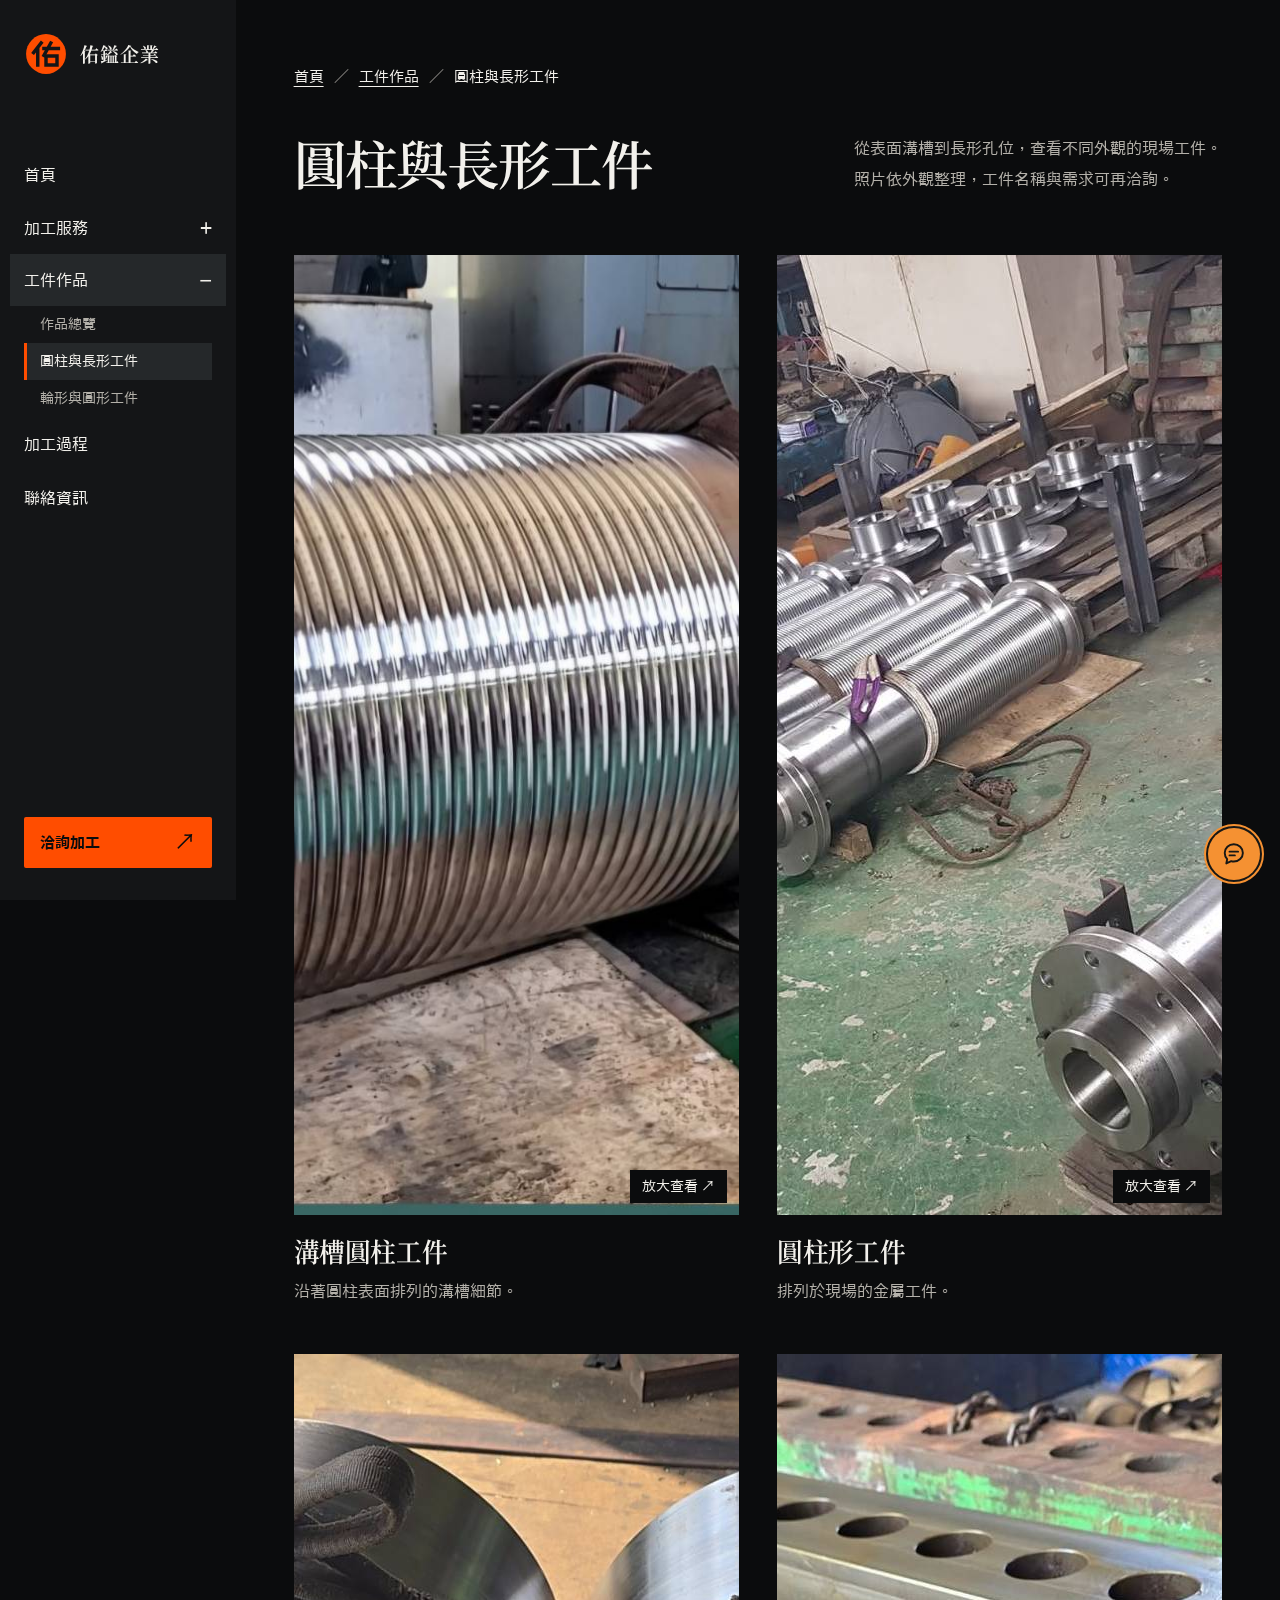
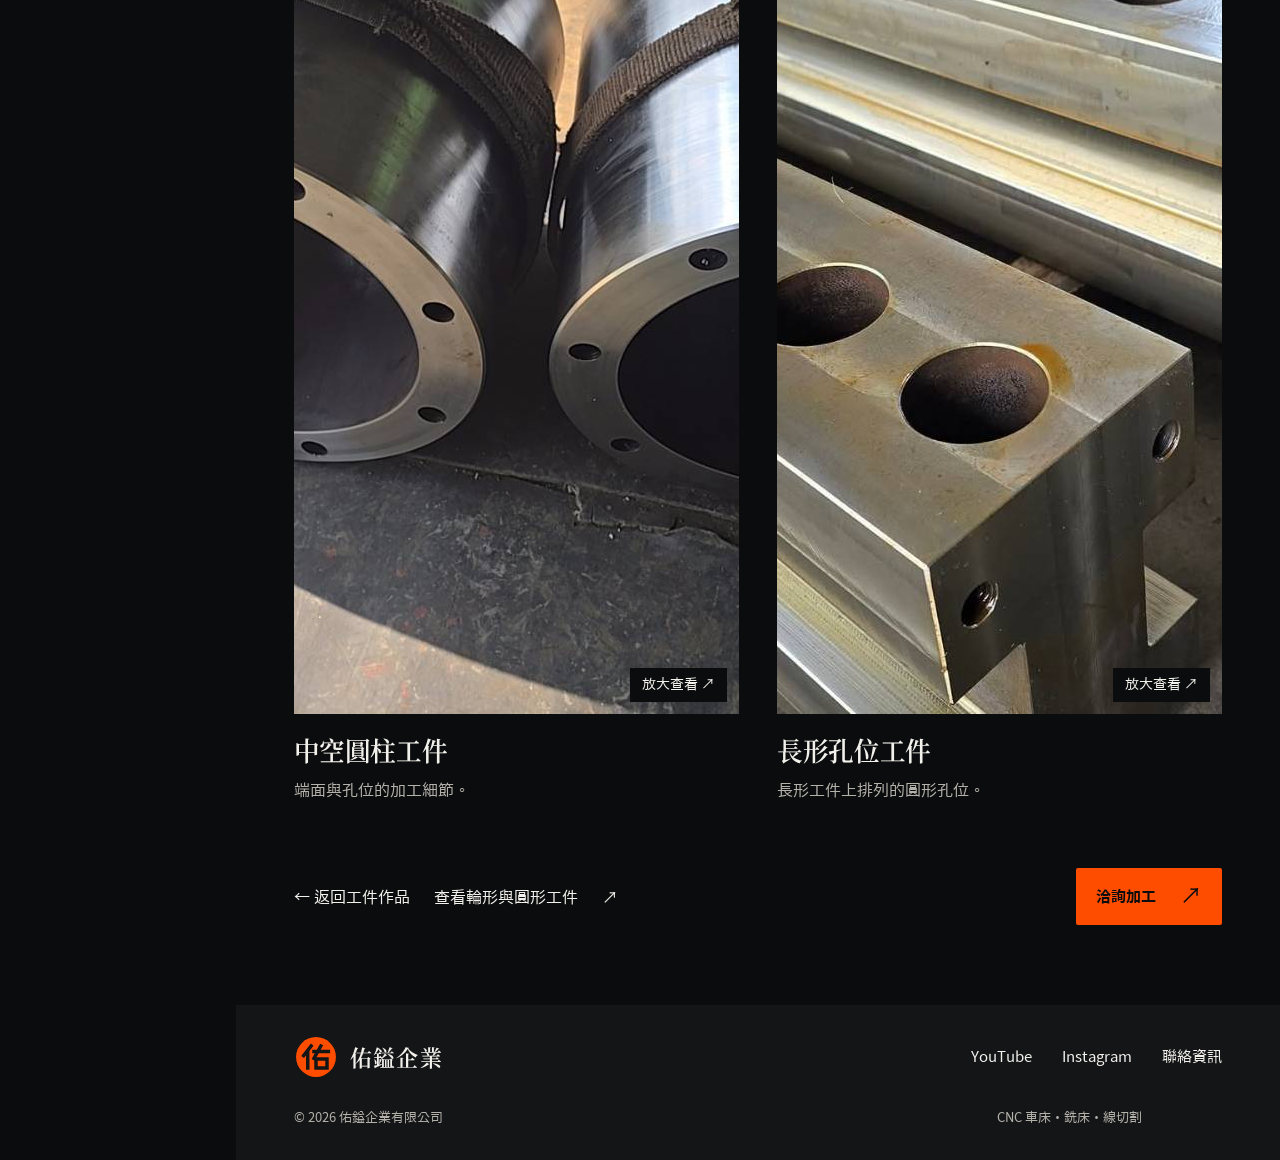
==== work-cylindrical.html @ 6becdde9 "Publish hierarchical company website" ====
<!doctype html>
<html lang="zh-Hant">
<head>
  <meta charset="utf-8">
  <meta name="viewport" content="width=device-width, initial-scale=1">
  <meta name="theme-color" content="#0b0c0d">
  <meta name="description" content="佑鎰企業有限公司提供車銑加工、天車滾輪製造維修與機械開發維修。透過加工影片了解工件，歡迎電話或 LINE 洽詢。">
  <meta property="og:title" content="圓柱與長形工件｜佑鎰企業有限公司">
  <meta property="og:description" content="從大型工件到加工細節，走進佑鎰的加工現場。">
  <meta property="og:type" content="website">
  <meta property="og:url" content="https://ishshue.github.io/yoyiweb/work-cylindrical.html">
  <meta property="og:image" content="https://i.ytimg.com/vi/tw3LlQn-qcg/maxresdefault.jpg">
  <link rel="canonical" href="https://ishshue.github.io/yoyiweb/work-cylindrical.html">
  <title>圓柱與長形工件｜佑鎰企業有限公司</title>
  <link rel="icon" href="./favicon.svg" type="image/svg+xml">
  <link rel="preconnect" href="https://i.ytimg.com">
  <link rel="preload" href="./fonts/source-han-serif-tw.woff2" as="font" type="font/woff2" crossorigin>
  <link rel="stylesheet" href="./fonts/fonts.css">
  <link rel="stylesheet" href="./styles.css">
  <link rel="stylesheet" href="./portfolio.css">
  <link rel="stylesheet" href="./material-update.css">
  <link rel="stylesheet" href="./brand.css">
  <link rel="stylesheet" href="./company-update.css">
  <link rel="stylesheet" href="./floating-contact.css">
  <link rel="stylesheet" href="./loader.css">
  <link rel="stylesheet" href="./pages-content.css">
  <link rel="stylesheet" href="./navigation.css">
  <link rel="stylesheet" href="./tree-navigation.css">
  <link rel="stylesheet" href="./work-interactions.css">
  <link rel="stylesheet" href="./work-tree.css">
  <script src="./app.js" defer></script>
  <script src="./work-interactions.js" defer></script>
  <script src="./floating-contact.js" defer></script>
<noscript><style>@media(max-width:1000px){.mobile-nav[hidden]{display:grid!important;position:static}.menu-toggle{display:none}}</style></noscript>
</head>
<body>
  <a class="skip-link" href="#main">跳至主要內容</a>
  <header class="site-header"><div class="header-inner frame">
    <a class="wordmark" href="./index.html" aria-label="佑鎰企業，回到首頁"><img class="brand-icon" src="./assets/yo-yi-icon.svg" alt="" width="44" height="44"><span>佑鎰企業</span></a>
    <nav class="desktop-nav" aria-label="主要導覽"><a href="./index.html">首頁</a><details class="nav-tree-group"><summary>加工服務</summary><div class="nav-tree-children"><a href="./services.html">服務總覽</a><a href="./service-turning.html">CNC 車床加工</a><a href="./service-milling.html">銑床與孔位加工</a><a href="./service-wire.html">線切割加工</a><a href="./service-wheel.html">天車滾輪製造與維修</a><a href="./service-repair.html">機械開發與加工維修</a></div></details><details class="nav-tree-group is-current-branch" open><summary>工件作品</summary><div class="nav-tree-children"><a href="./work.html">作品總覽</a><a href="./work-cylindrical.html" aria-current="page">圓柱與長形工件</a><a href="./work-round.html">輪形與圓形工件</a></div></details><a href="./process.html">加工過程</a><a href="./contact.html">聯絡資訊</a></nav>
    <a class="button header-contact" href="./contact.html">洽詢加工 <span aria-hidden="true">↗</span></a>
    <button class="menu-toggle" aria-expanded="false" aria-controls="mobile-nav" aria-label="開啟導覽選單"><span></span><span></span></button>
    </div><nav id="mobile-nav" class="mobile-nav" aria-label="手機導覽" hidden><a href="./index.html">首頁</a><details class="nav-tree-group"><summary>加工服務</summary><div class="nav-tree-children"><a href="./services.html">服務總覽</a><a href="./service-turning.html">CNC 車床加工</a><a href="./service-milling.html">銑床與孔位加工</a><a href="./service-wire.html">線切割加工</a><a href="./service-wheel.html">天車滾輪製造與維修</a><a href="./service-repair.html">機械開發與加工維修</a></div></details><details class="nav-tree-group is-current-branch" open><summary>工件作品</summary><div class="nav-tree-children"><a href="./work.html">作品總覽</a><a href="./work-cylindrical.html" aria-current="page">圓柱與長形工件</a><a href="./work-round.html">輪形與圓形工件</a></div></details><a href="./process.html">加工過程</a><a href="./contact.html">聯絡資訊</a></nav></header>

  <main id="main" class="inner-page inner-page--work work-branch">
    <section class="work-section section frame" aria-labelledby="work-heading">
      <nav class="work-breadcrumb" aria-label="階層位置"><a href="./index.html">首頁</a><span aria-hidden="true">／</span><a href="./work.html">工件作品</a><span aria-hidden="true">／</span><span aria-current="page">圓柱與長形工件</span></nav>
      <div class="section-heading"><h1 id="work-heading">圓柱與長形工件</h1><p>從表面溝槽到長形孔位，查看不同外觀的現場工件。<br>照片依外觀整理，工件名稱與需求可再洽詢。</p></div>
      <div class="portfolio-grid">
        <figure class="portfolio-item portfolio-feature">
          <a class="portfolio-open" href="./assets/portfolio/3493162_0.jpg" aria-label="放大查看：溝槽圓柱工件"><img src="./assets/portfolio/3493162_0.jpg" alt="表面帶有密集溝槽的長圓柱形金屬工件" width="1280" height="960" loading="lazy"><span aria-hidden="true">放大查看 ↗</span></a>
          <figcaption><h3>溝槽圓柱工件</h3><p>沿著圓柱表面排列的溝槽細節。</p></figcaption>
        </figure>
        <figure class="portfolio-item">
          <a class="portfolio-open" href="./assets/portfolio/3493175_0.jpg" aria-label="放大查看：圓柱形工件"><img src="./assets/portfolio/3493175_0.jpg" alt="現場排列的多支圓柱形金屬工件" width="1280" height="960" loading="lazy"><span aria-hidden="true">放大查看 ↗</span></a>
          <figcaption><h3>圓柱形工件</h3><p>排列於現場的金屬工件。</p></figcaption>
        </figure>
        <figure class="portfolio-item">
          <a class="portfolio-open" href="./assets/portfolio/3493159_0.jpg" aria-label="放大查看：中空圓柱工件"><img src="./assets/portfolio/3493159_0.jpg" alt="兩件帶有端面孔位的中空圓柱形金屬工件" width="1280" height="960" loading="lazy"><span aria-hidden="true">放大查看 ↗</span></a>
          <figcaption><h3>中空圓柱工件</h3><p>端面與孔位的加工細節。</p></figcaption>
        </figure>
        <figure class="portfolio-item">
          <a class="portfolio-open" href="./assets/portfolio/3493138_0.jpg" aria-label="放大查看：長形孔位工件"><img src="./assets/portfolio/3493138_0.jpg" alt="多件帶有一排圓孔的長形金屬工件" width="1280" height="960" loading="lazy"><span aria-hidden="true">放大查看 ↗</span></a>
          <figcaption><h3>長形孔位工件</h3><p>長形工件上排列的圓形孔位。</p></figcaption>
        </figure>
      </div>
      <div class="work-branch-links"><a class="text-link" href="./work.html">← 返回工件作品</a><a class="text-link" href="./work-round.html">查看輪形與圓形工件 <span aria-hidden="true">↗</span></a><a class="button" href="./contact.html">洽詢加工 <span aria-hidden="true">↗</span></a></div>
    </section>
  </main>

  <dialog class="work-viewer" aria-labelledby="work-viewer-title" aria-describedby="work-viewer-description">
    <div class="work-viewer__inner">
      <div class="work-viewer__top"><span>工件作品</span><button class="work-viewer__close" type="button" aria-label="關閉圖片檢視" autofocus>關閉 <span aria-hidden="true">×</span></button></div>
      <div class="work-viewer__image"><img alt=""></div>
      <div class="work-viewer__bottom">
        <div aria-live="polite" aria-atomic="true"><h2 id="work-viewer-title"></h2><p id="work-viewer-description"></p></div>
        <div class="work-viewer__controls"><button class="work-viewer__previous" type="button" aria-label="上一張工件照片">← 上一張</button><span class="work-viewer__position" aria-live="polite"></span><button class="work-viewer__next" type="button" aria-label="下一張工件照片">下一張 →</button></div>
      </div>
    </div>
  </dialog>

  <footer class="site-footer compact-footer frame"><div class="footer-top"><a class="wordmark" href="./index.html"><img class="brand-icon" src="./assets/yo-yi-icon.svg" alt="" width="44" height="44"><span>佑鎰企業</span></a><div><a href="https://www.youtube.com/@yo-yi" target="_blank" rel="noopener noreferrer">YouTube</a><a href="https://www.instagram.com/trontalshue/" target="_blank" rel="noopener noreferrer">Instagram</a><a href="./contact.html">聯絡資訊</a></div></div><div class="footer-bottom"><span>© 2026 佑鎰企業有限公司</span><span>CNC 車床・銑床・線切割</span></div></footer>
</body>
</html>
---- fonts/fonts.css ----
/* Source Han Serif TW: Adobe. Taipei Sans TC: JT Foundry. Licenses alongside these files. */
@font-face{font-family:"Yo Yi Serif Web";src:url("./source-han-serif-tw.woff2") format("woff2");font-weight:200 900;font-style:normal;font-display:swap}
@font-face {
  font-family: "Yo Yi Sans Web";
  font-style: normal;
  font-weight: 400;
  font-display: swap;
  src: url("./taipei/Regular/Taipei-Sans-TC.Basic-Latin.woff2") format("woff2");
  unicode-range: U+20-7E;
}
@font-face {
  font-family: "Yo Yi Sans Web";
  font-style: normal;
  font-weight: 400;
  font-display: swap;
  src: url("./taipei/Regular/Taipei-Sans-TC.Latin-1-Supplement.woff2") format("woff2");
  unicode-range: U+A0-FF;
}
@font-face {
  font-family: "Yo Yi Sans Web";
  font-style: normal;
  font-weight: 400;
  font-display: swap;
  src: url("./taipei/Regular/Taipei-Sans-TC.General-Punctuation.woff2") format("woff2");
  unicode-range: U+2002-2003, U+2010-2016, U+2018-201A, U+201C-201E, U+2020-2022, U+2025-2027, U+2030, U+2032-2033, U+2035, U+2039-203C, U+2042, U+2047-2049, U+2051;
}
@font-face {
  font-family: "Yo Yi Sans Web";
  font-style: normal;
  font-weight: 400;
  font-display: swap;
  src: url("./taipei/Regular/Taipei-Sans-TC.Arrows.woff2") format("woff2");
  unicode-range: U+2190-2199, U+21B8-21B9, U+21C4-21C6, U+21CB-21CC, U+21D0, U+21D2, U+21D4, U+21E6-21E9, U+21F5;
}
@font-face {
  font-family: "Yo Yi Sans Web";
  font-style: normal;
  font-weight: 400;
  font-display: swap;
  src: url("./taipei/Regular/Taipei-Sans-TC.Geometric-Shapes.woff2") format("woff2");
  unicode-range: U+25A0-25AB, U+25B1-25B3, U+25B6-25B7, U+25BC-25BD, U+25C0-25C1, U+25C6-25CC, U+25CE-25D3, U+25E2-25E6, U+25EF;
}
@font-face {
  font-family: "Yo Yi Sans Web";
  font-style: normal;
  font-weight: 400;
  font-display: swap;
  src: url("./taipei/Regular/Taipei-Sans-TC.CJK-Symbols-and-Punctuation.woff2") format("woff2");
  unicode-range: U+3000-303F;
}
@font-face {
  font-family: "Yo Yi Sans Web";
  font-style: normal;
  font-weight: 400;
  font-display: swap;
  src: url("./taipei/Regular/Taipei-Sans-TC.Katakana.woff2") format("woff2");
  unicode-range: U+30A0-30FF;
}
@font-face {
  font-family: "Yo Yi Sans Web";
  font-style: normal;
  font-weight: 400;
  font-display: swap;
  src: url("./taipei/Regular/Taipei-Sans-TC.CJK-Unified-Ideographs-001.woff2") format("woff2");
  unicode-range: U+4E00-51FF;
}
@font-face {
  font-family: "Yo Yi Sans Web";
  font-style: normal;
  font-weight: 400;
  font-display: swap;
  src: url("./taipei/Regular/Taipei-Sans-TC.CJK-Unified-Ideographs-002.woff2") format("woff2");
  unicode-range: U+5200-55FF;
}
@font-face {
  font-family: "Yo Yi Sans Web";
  font-style: normal;
  font-weight: 400;
  font-display: swap;
  src: url("./taipei/Regular/Taipei-Sans-TC.CJK-Unified-Ideographs-003.woff2") format("woff2");
  unicode-range: U+5600-59FF;
}
@font-face {
  font-family: "Yo Yi Sans Web";
  font-style: normal;
  font-weight: 400;
  font-display: swap;
  src: url("./taipei/Regular/Taipei-Sans-TC.CJK-Unified-Ideographs-004.woff2") format("woff2");
  unicode-range: U+5A00-5DFF;
}
@font-face {
  font-family: "Yo Yi Sans Web";
  font-style: normal;
  font-weight: 400;
  font-display: swap;
  src: url("./taipei/Regular/Taipei-Sans-TC.CJK-Unified-Ideographs-005.woff2") format("woff2");
  unicode-range: U+5E00-61FF;
}
@font-face {
  font-family: "Yo Yi Sans Web";
  font-style: normal;
  font-weight: 400;
  font-display: swap;
  src: url("./taipei/Regular/Taipei-Sans-TC.CJK-Unified-Ideographs-006.woff2") format("woff2");
  unicode-range: U+6200-65FF;
}
@font-face {
  font-family: "Yo Yi Sans Web";
  font-style: normal;
  font-weight: 400;
  font-display: swap;
  src: url("./taipei/Regular/Taipei-Sans-TC.CJK-Unified-Ideographs-007.woff2") format("woff2");
  unicode-range: U+6600-69FF;
}
@font-face {
  font-family: "Yo Yi Sans Web";
  font-style: normal;
  font-weight: 400;
  font-display: swap;
  src: url("./taipei/Regular/Taipei-Sans-TC.CJK-Unified-Ideographs-008.woff2") format("woff2");
  unicode-range: U+6A00-6DFF;
}
@font-face {
  font-family: "Yo Yi Sans Web";
  font-style: normal;
  font-weight: 400;
  font-display: swap;
  src: url("./taipei/Regular/Taipei-Sans-TC.CJK-Unified-Ideographs-009.woff2") format("woff2");
  unicode-range: U+6E00-71FF;
}
@font-face {
  font-family: "Yo Yi Sans Web";
  font-style: normal;
  font-weight: 400;
  font-display: swap;
  src: url("./taipei/Regular/Taipei-Sans-TC.CJK-Unified-Ideographs-010.woff2") format("woff2");
  unicode-range: U+7200-75FF;
}
@font-face {
  font-family: "Yo Yi Sans Web";
  font-style: normal;
  font-weight: 400;
  font-display: swap;
  src: url("./taipei/Regular/Taipei-Sans-TC.CJK-Unified-Ideographs-011.woff2") format("woff2");
  unicode-range: U+7600-79FF;
}
@font-face {
  font-family: "Yo Yi Sans Web";
  font-style: normal;
  font-weight: 400;
  font-display: swap;
  src: url("./taipei/Regular/Taipei-Sans-TC.CJK-Unified-Ideographs-012.woff2") format("woff2");
  unicode-range: U+7A00-7DFF;
}
@font-face {
  font-family: "Yo Yi Sans Web";
  font-style: normal;
  font-weight: 400;
  font-display: swap;
  src: url("./taipei/Regular/Taipei-Sans-TC.CJK-Unified-Ideographs-013.woff2") format("woff2");
  unicode-range: U+7E00-81FF;
}
@font-face {
  font-family: "Yo Yi Sans Web";
  font-style: normal;
  font-weight: 400;
  font-display: swap;
  src: url("./taipei/Regular/Taipei-Sans-TC.CJK-Unified-Ideographs-014.woff2") format("woff2");
  unicode-range: U+8200-85FF;
}
@font-face {
  font-family: "Yo Yi Sans Web";
  font-style: normal;
  font-weight: 400;
  font-display: swap;
  src: url("./taipei/Regular/Taipei-Sans-TC.CJK-Unified-Ideographs-015.woff2") format("woff2");
  unicode-range: U+8600-89FF;
}
@font-face {
  font-family: "Yo Yi Sans Web";
  font-style: normal;
  font-weight: 400;
  font-display: swap;
  src: url("./taipei/Regular/Taipei-Sans-TC.CJK-Unified-Ideographs-016.woff2") format("woff2");
  unicode-range: U+8A00-8DFF;
}
@font-face {
  font-family: "Yo Yi Sans Web";
  font-style: normal;
  font-weight: 400;
  font-display: swap;
  src: url("./taipei/Regular/Taipei-Sans-TC.CJK-Unified-Ideographs-017.woff2") format("woff2");
  unicode-range: U+8E00-91FF;
}
@font-face {
  font-family: "Yo Yi Sans Web";
  font-style: normal;
  font-weight: 400;
  font-display: swap;
  src: url("./taipei/Regular/Taipei-Sans-TC.CJK-Unified-Ideographs-018.woff2") format("woff2");
  unicode-range: U+9200-95FF;
}
@font-face {
  font-family: "Yo Yi Sans Web";
  font-style: normal;
  font-weight: 400;
  font-display: swap;
  src: url("./taipei/Regular/Taipei-Sans-TC.CJK-Unified-Ideographs-019.woff2") format("woff2");
  unicode-range: U+9600-99FF;
}
@font-face {
  font-family: "Yo Yi Sans Web";
  font-style: normal;
  font-weight: 400;
  font-display: swap;
  src: url("./taipei/Regular/Taipei-Sans-TC.CJK-Unified-Ideographs-020.woff2") format("woff2");
  unicode-range: U+9A00-9DFF;
}
@font-face {
  font-family: "Yo Yi Sans Web";
  font-style: normal;
  font-weight: 400;
  font-display: swap;
  src: url("./taipei/Regular/Taipei-Sans-TC.CJK-Unified-Ideographs-021.woff2") format("woff2");
  unicode-range: U+9E00-9FD0;
}
@font-face {
  font-family: "Yo Yi Sans Web";
  font-style: normal;
  font-weight: 400;
  font-display: swap;
  src: url("./taipei/Regular/Taipei-Sans-TC.Halfwidth-and-Fullwidth-Forms.woff2") format("woff2");
  unicode-range: U+FF01-FFA0, U+FFE0-FFE6, U+FFE8-FFEE;
}
@font-face {
  font-family: "Yo Yi Sans Web";
  font-style: normal;
  font-weight: 700;
  font-display: swap;
  src: url("./taipei/Bold/Taipei-Sans-TC.Basic-Latin.woff2") format("woff2");
  unicode-range: U+20-7E;
}
@font-face {
  font-family: "Yo Yi Sans Web";
  font-style: normal;
  font-weight: 700;
  font-display: swap;
  src: url("./taipei/Bold/Taipei-Sans-TC.Latin-1-Supplement.woff2") format("woff2");
  unicode-range: U+A0-FF;
}
@font-face {
  font-family: "Yo Yi Sans Web";
  font-style: normal;
  font-weight: 700;
  font-display: swap;
  src: url("./taipei/Bold/Taipei-Sans-TC.General-Punctuation.woff2") format("woff2");
  unicode-range: U+2002-2003, U+2010-2016, U+2018-201A, U+201C-201E, U+2020-2022, U+2025-2027, U+2030, U+2032-2033, U+2035, U+2039-203C, U+2042, U+2047-2049, U+2051;
}
@font-face {
  font-family: "Yo Yi Sans Web";
  font-style: normal;
  font-weight: 700;
  font-display: swap;
  src: url("./taipei/Bold/Taipei-Sans-TC.Arrows.woff2") format("woff2");
  unicode-range: U+2190-2199, U+21B8-21B9, U+21C4-21C6, U+21CB-21CC, U+21D0, U+21D2, U+21D4, U+21E6-21E9, U+21F5;
}
@font-face {
  font-family: "Yo Yi Sans Web";
  font-style: normal;
  font-weight: 700;
  font-display: swap;
  src: url("./taipei/Bold/Taipei-Sans-TC.Geometric-Shapes.woff2") format("woff2");
  unicode-range: U+25A0-25AB, U+25B1-25B3, U+25B6-25B7, U+25BC-25BD, U+25C0-25C1, U+25C6-25CC, U+25CE-25D3, U+25E2-25E6, U+25EF;
}
@font-face {
  font-family: "Yo Yi Sans Web";
  font-style: normal;
  font-weight: 700;
  font-display: swap;
  src: url("./taipei/Bold/Taipei-Sans-TC.CJK-Symbols-and-Punctuation.woff2") format("woff2");
  unicode-range: U+3000-303F;
}
@font-face {
  font-family: "Yo Yi Sans Web";
  font-style: normal;
  font-weight: 700;
  font-display: swap;
  src: url("./taipei/Bold/Taipei-Sans-TC.Katakana.woff2") format("woff2");
  unicode-range: U+30A0-30FF;
}
@font-face {
  font-family: "Yo Yi Sans Web";
  font-style: normal;
  font-weight: 700;
  font-display: swap;
  src: url("./taipei/Bold/Taipei-Sans-TC.CJK-Unified-Ideographs-001.woff2") format("woff2");
  unicode-range: U+4E00-51FF;
}
@font-face {
  font-family: "Yo Yi Sans Web";
  font-style: normal;
  font-weight: 700;
  font-display: swap;
  src: url("./taipei/Bold/Taipei-Sans-TC.CJK-Unified-Ideographs-002.woff2") format("woff2");
  unicode-range: U+5200-55FF;
}
@font-face {
  font-family: "Yo Yi Sans Web";
  font-style: normal;
  font-weight: 700;
  font-display: swap;
  src: url("./taipei/Bold/Taipei-Sans-TC.CJK-Unified-Ideographs-003.woff2") format("woff2");
  unicode-range: U+5600-59FF;
}
@font-face {
  font-family: "Yo Yi Sans Web";
  font-style: normal;
  font-weight: 700;
  font-display: swap;
  src: url("./taipei/Bold/Taipei-Sans-TC.CJK-Unified-Ideographs-004.woff2") format("woff2");
  unicode-range: U+5A00-5DFF;
}
@font-face {
  font-family: "Yo Yi Sans Web";
  font-style: normal;
  font-weight: 700;
  font-display: swap;
  src: url("./taipei/Bold/Taipei-Sans-TC.CJK-Unified-Ideographs-005.woff2") format("woff2");
  unicode-range: U+5E00-61FF;
}
@font-face {
  font-family: "Yo Yi Sans Web";
  font-style: normal;
  font-weight: 700;
  font-display: swap;
  src: url("./taipei/Bold/Taipei-Sans-TC.CJK-Unified-Ideographs-006.woff2") format("woff2");
  unicode-range: U+6200-65FF;
}
@font-face {
  font-family: "Yo Yi Sans Web";
  font-style: normal;
  font-weight: 700;
  font-display: swap;
  src: url("./taipei/Bold/Taipei-Sans-TC.CJK-Unified-Ideographs-007.woff2") format("woff2");
  unicode-range: U+6600-69FF;
}
@font-face {
  font-family: "Yo Yi Sans Web";
  font-style: normal;
  font-weight: 700;
  font-display: swap;
  src: url("./taipei/Bold/Taipei-Sans-TC.CJK-Unified-Ideographs-008.woff2") format("woff2");
  unicode-range: U+6A00-6DFF;
}
@font-face {
  font-family: "Yo Yi Sans Web";
  font-style: normal;
  font-weight: 700;
  font-display: swap;
  src: url("./taipei/Bold/Taipei-Sans-TC.CJK-Unified-Ideographs-009.woff2") format("woff2");
  unicode-range: U+6E00-71FF;
}
@font-face {
  font-family: "Yo Yi Sans Web";
  font-style: normal;
  font-weight: 700;
  font-display: swap;
  src: url("./taipei/Bold/Taipei-Sans-TC.CJK-Unified-Ideographs-010.woff2") format("woff2");
  unicode-range: U+7200-75FF;
}
@font-face {
  font-family: "Yo Yi Sans Web";
  font-style: normal;
  font-weight: 700;
  font-display: swap;
  src: url("./taipei/Bold/Taipei-Sans-TC.CJK-Unified-Ideographs-011.woff2") format("woff2");
  unicode-range: U+7600-79FF;
}
@font-face {
  font-family: "Yo Yi Sans Web";
  font-style: normal;
  font-weight: 700;
  font-display: swap;
  src: url("./taipei/Bold/Taipei-Sans-TC.CJK-Unified-Ideographs-012.woff2") format("woff2");
  unicode-range: U+7A00-7DFF;
}
@font-face {
  font-family: "Yo Yi Sans Web";
  font-style: normal;
  font-weight: 700;
  font-display: swap;
  src: url("./taipei/Bold/Taipei-Sans-TC.CJK-Unified-Ideographs-013.woff2") format("woff2");
  unicode-range: U+7E00-81FF;
}
@font-face {
  font-family: "Yo Yi Sans Web";
  font-style: normal;
  font-weight: 700;
  font-display: swap;
  src: url("./taipei/Bold/Taipei-Sans-TC.CJK-Unified-Ideographs-014.woff2") format("woff2");
  unicode-range: U+8200-85FF;
}
@font-face {
  font-family: "Yo Yi Sans Web";
  font-style: normal;
  font-weight: 700;
  font-display: swap;
  src: url("./taipei/Bold/Taipei-Sans-TC.CJK-Unified-Ideographs-015.woff2") format("woff2");
  unicode-range: U+8600-89FF;
}
@font-face {
  font-family: "Yo Yi Sans Web";
  font-style: normal;
  font-weight: 700;
  font-display: swap;
  src: url("./taipei/Bold/Taipei-Sans-TC.CJK-Unified-Ideographs-016.woff2") format("woff2");
  unicode-range: U+8A00-8DFF;
}
@font-face {
  font-family: "Yo Yi Sans Web";
  font-style: normal;
  font-weight: 700;
  font-display: swap;
  src: url("./taipei/Bold/Taipei-Sans-TC.CJK-Unified-Ideographs-017.woff2") format("woff2");
  unicode-range: U+8E00-91FF;
}
@font-face {
  font-family: "Yo Yi Sans Web";
  font-style: normal;
  font-weight: 700;
  font-display: swap;
  src: url("./taipei/Bold/Taipei-Sans-TC.CJK-Unified-Ideographs-018.woff2") format("woff2");
  unicode-range: U+9200-95FF;
}
@font-face {
  font-family: "Yo Yi Sans Web";
  font-style: normal;
  font-weight: 700;
  font-display: swap;
  src: url("./taipei/Bold/Taipei-Sans-TC.CJK-Unified-Ideographs-019.woff2") format("woff2");
  unicode-range: U+9600-99FF;
}
@font-face {
  font-family: "Yo Yi Sans Web";
  font-style: normal;
  font-weight: 700;
  font-display: swap;
  src: url("./taipei/Bold/Taipei-Sans-TC.CJK-Unified-Ideographs-020.woff2") format("woff2");
  unicode-range: U+9A00-9DFF;
}
@font-face {
  font-family: "Yo Yi Sans Web";
  font-style: normal;
  font-weight: 700;
  font-display: swap;
  src: url("./taipei/Bold/Taipei-Sans-TC.CJK-Unified-Ideographs-021.woff2") format("woff2");
  unicode-range: U+9E00-9FD0;
}
@font-face {
  font-family: "Yo Yi Sans Web";
  font-style: normal;
  font-weight: 700;
  font-display: swap;
  src: url("./taipei/Bold/Taipei-Sans-TC.Halfwidth-and-Fullwidth-Forms.woff2") format("woff2");
  unicode-range: U+FF01-FFA0, U+FFE0-FFE6, U+FFE8-FFEE;
}
---- styles.css ----
:root{--bg:#0b0c0d;--surface:#141517;--raised:#1e2124;--ink:#f3f1ec;--muted:#b4b1aa;--accent:#ff4d00;--accent-hover:#ff6b1f;--font:"Archivo","Noto Sans TC","Microsoft JhengHei",sans-serif;--gutter:clamp(20px,4.5vw,72px);--content:1440px;--ease:cubic-bezier(.22,1,.36,1)}
*{box-sizing:border-box}html{scroll-behavior:smooth;scroll-padding-top:100px}body{margin:0;background:var(--bg);color:var(--ink);font-family:var(--font);font-size:16px;line-height:1.75;-webkit-font-smoothing:antialiased}::selection{background:var(--accent);color:var(--bg)}a{color:inherit;text-decoration:none}button{font:inherit;cursor:pointer}button,a{-webkit-tap-highlight-color:transparent}button{color:inherit}img{display:block;max-width:100%;object-fit:cover}h1,h2,h3,p,figure{margin:0}h1,h2,h3{text-wrap:balance}p{text-wrap:pretty}h2{font-size:clamp(34px,4.1vw,60px);font-weight:500;line-height:1.35;letter-spacing:-.035em}h3{font-size:clamp(22px,2vw,28px);font-weight:500;line-height:1.4;letter-spacing:-.025em}a:focus-visible,button:focus-visible,summary:focus-visible,[tabindex="0"]:focus-visible{outline:3px solid var(--accent);outline-offset:6px}.frame{width:100%;max-width:var(--content);padding-inline:var(--gutter);margin-inline:auto}.section{padding-block:120px}.button{display:inline-flex;align-items:center;justify-content:center;gap:24px;min-height:48px;padding:13px 20px;background:var(--accent);color:var(--bg);font-size:15px;font-weight:600;line-height:1.4;border:0;border-radius:2px;transition:background .2s,transform .2s}.button:hover{background:var(--accent-hover);transform:translateY(-2px)}.button:active{transform:translateY(0)}.button>span{font-size:22px;font-weight:400}.text-link{display:inline-flex;gap:24px;align-items:center;font-size:16px;transition:color .2s}.text-link:hover{color:var(--accent)}.text-link>span{transition:transform .2s}.text-link:hover>span{transform:translate(3px,-3px)}.skip-link{position:fixed;left:20px;top:15px;z-index:100;background:var(--ink);color:var(--bg);padding:12px 20px;transform:translateY(-160%)}.skip-link:focus{transform:none}
.site-header{position:absolute;inset:0 0 auto;z-index:20;background:var(--bg)}.header-inner{height:96px;display:flex;align-items:center;justify-content:space-between;gap:24px}.wordmark{display:inline-flex;align-items:center;gap:13px;white-space:nowrap;font-size:22px;font-weight:600;letter-spacing:.025em}.brand-icon{display:grid;place-items:center;color:var(--accent);font-family:"Archivo",sans-serif;font-weight:700;font-size:36px;line-height:1;letter-spacing:-.1em;width:34px;margin-right:3px}.desktop-nav{display:flex;gap:30px;align-items:center;font-size:15px;color:var(--muted)}.desktop-nav a:hover{color:var(--ink)}.header-contact{min-height:43px;padding:10px 16px;gap:20px}.menu-toggle{display:none;background:none;border:0;width:44px;height:44px;padding:12px}.menu-toggle span{display:block;height:2px;background:var(--ink);margin:6px 0;transition:transform .25s}.menu-toggle[aria-expanded="true"] span:first-child{transform:translateY(4px) rotate(45deg)}.menu-toggle[aria-expanded="true"] span:last-child{transform:translateY(-4px) rotate(-45deg)}.mobile-nav[hidden]{display:none}.mobile-nav{background:var(--surface);padding:20px var(--gutter) 30px;display:grid;gap:10px}.mobile-nav a{padding:9px 0;font-size:20px}
.hero{position:relative;isolation:isolate;min-height:780px;height:min(920px,100svh);padding-top:96px;display:flex;align-items:center;overflow:hidden}.hero-image{position:absolute;inset:96px 0 0;width:100%;height:calc(100% - 96px);object-position:62% 50%;z-index:-3;filter:brightness(.68) saturate(.62);animation:hero-drift 18s ease-out both}.hero-scrim{position:absolute;inset:96px 0 0;z-index:-2;background:linear-gradient(90deg,rgba(11,12,13,.96) 0%,rgba(11,12,13,.84) 30%,rgba(11,12,13,.24) 70%,rgba(11,12,13,.16) 100%)}.hero-scrim:after{content:"";position:absolute;inset:70% 0 0;background:linear-gradient(0deg,rgba(11,12,13,.85),transparent)}.hero-content{padding-block:70px 95px}.hero h1{font-size:clamp(46px,5.65vw,84px);font-weight:500;line-height:1.3;letter-spacing:-.045em;max-width:780px}.headline-line{display:block;overflow:hidden}.headline-line>span{display:block;animation:headline-rise 1.1s var(--ease) both}.headline-line:nth-child(2)>span{animation-delay:.13s}.hero-description{margin-top:30px;font-size:18px;line-height:1.9;max-width:560px;animation:copy-rise .9s .25s var(--ease) both}.hero-action{display:inline-flex;align-items:center;gap:16px;margin-top:34px;font-size:16px;animation:copy-rise .9s .35s var(--ease) both}.play-disc{width:48px;height:48px;display:grid;place-items:center;background:var(--ink);color:var(--bg);border-radius:50%;font-size:13px;padding-left:2px;transition:transform .2s,background .2s}.hero-action:hover .play-disc{transform:scale(1.08);background:var(--accent)}.hero-bottom{position:absolute;bottom:28px;left:0;right:0;display:flex;justify-content:space-between;gap:20px;color:var(--ink);font-size:14px}.hero-bottom a{display:flex;align-items:center;gap:20px}.hero-bottom a:hover{color:var(--accent)}
.about-section{display:grid;grid-template-columns:1fr 1fr;gap:10%;align-items:start;padding-block:128px}.about-copy{max-width:520px}.statement{font-size:28px;font-weight:400;line-height:1.65;margin-bottom:24px;letter-spacing:-.02em}.about-copy>p:not(.statement){color:var(--muted);line-height:1.9}.about-copy .text-link{margin-top:26px}.section-heading{display:flex;align-items:flex-end;justify-content:space-between;gap:60px;margin-bottom:56px}.section-heading>p{max-width:440px;color:var(--muted);line-height:1.9;padding-bottom:5px}.services-section{padding-top:40px}.services-layout{display:grid;grid-template-columns:1.05fr 1fr;gap:6%;align-items:start}.service-image{position:relative;overflow:hidden}.service-image img{width:100%;height:470px;object-position:45% center;filter:saturate(.5) brightness(.8)}.service-image figcaption{padding-top:18px;font-size:14px;color:var(--muted)}.service-list{display:grid;gap:12px}.service-list details{background:var(--surface);padding:25px 30px;transition:background .2s}.service-list details[open]{background:var(--raised)}.service-list summary{display:flex;align-items:center;justify-content:space-between;gap:15px;cursor:pointer;list-style:none}.service-list summary::-webkit-details-marker{display:none}.service-list summary h3{font-size:25px}.details-icon{position:relative;width:20px;height:20px;flex-shrink:0}.details-icon:before,.details-icon:after{content:"";position:absolute;background:var(--ink);width:16px;height:2px;top:9px;left:2px}.details-icon:after{transform:rotate(90deg);transition:transform .2s}details[open] .details-icon:after{transform:rotate(0)}.details-body{padding-top:20px}.details-body p{color:var(--muted);max-width:42ch;line-height:1.85}.details-body .text-link{margin-top:24px;font-size:15px}
.process-section{padding-block:96px 112px;background:var(--surface)}.process-tabs{display:flex;gap:6px;margin-bottom:24px;overflow-x:auto;scrollbar-width:thin}.process-tabs button{background:transparent;border:0;border-radius:2px;white-space:nowrap;padding:16px 28px;min-height:52px;color:var(--muted);font-size:17px;transition:background .2s,color .2s}.process-tabs button:hover{color:var(--ink);background:var(--raised)}.process-tabs button[aria-selected="true"]{background:var(--ink);color:var(--bg)}.process-panel{display:grid;grid-template-columns:minmax(0,3fr) minmax(220px,1fr);gap:36px;align-items:stretch}.video-stage{position:relative;aspect-ratio:16/9;background:var(--bg);overflow:hidden}.video-poster{display:block;position:absolute;inset:0}.video-poster img{width:100%;height:100%;filter:brightness(.75) saturate(.65);transition:filter .3s,transform .6s var(--ease)}.video-poster:hover img{filter:brightness(.9) saturate(.8);transform:scale(1.025)}.video-play{position:absolute;inset:0;display:flex;align-items:center;justify-content:center;flex-direction:column;gap:18px;text-shadow:0 2px 10px #000;font-size:15px}.video-play>span:first-child{display:grid;place-items:center;width:72px;height:72px;background:var(--accent);color:var(--bg);border-radius:50%;font-size:21px;padding-left:4px;text-shadow:none;transition:transform .2s}.video-poster:hover .video-play>span:first-child{transform:scale(1.08)}.video-stage iframe{position:absolute;inset:0;width:100%;height:100%;border:0}.process-description{display:flex;flex-direction:column;justify-content:space-between;gap:24px;padding-block:7px}.process-description h3{font-size:29px;line-height:1.45}.process-description p{color:var(--muted);font-size:16px;margin-top:20px;line-height:1.85}.process-meta p{font-size:14px;margin:0 0 16px}.process-meta .text-link{font-size:14px;gap:10px}
.work-grid{display:grid;grid-template-columns:1.35fr 1fr;gap:36px}.work-item{display:block}.work-item p{color:var(--muted);font-size:16px;margin-top:15px;line-height:1.8}.work-image{position:relative;overflow:hidden;background:var(--surface)}.work-image img{width:100%;height:100%;filter:brightness(.8) saturate(.5);transition:filter .45s,transform .7s var(--ease)}.work-item:hover img{transform:scale(1.035);filter:brightness(.95) saturate(.85)}.work-feature .work-image{aspect-ratio:4/4.2}.work-side{display:grid;gap:34px}.work-side .work-image{aspect-ratio:16/8}.image-arrow{position:absolute;bottom:18px;right:18px;display:grid;place-items:center;width:42px;height:42px;background:var(--ink);color:var(--bg);font-size:26px;transition:background .2s}.work-item:hover .image-arrow{background:var(--accent)}.work-caption{display:flex;justify-content:space-between;align-items:center;gap:20px;margin-top:20px}.work-caption>span{color:var(--muted);font-size:14px}.work-caption h3{font-size:25px}.work-more{margin-top:48px;display:flex;justify-content:space-between;gap:30px;align-items:center}.work-more p{color:var(--muted);font-size:16px}
.contact-section{display:grid;grid-template-columns:1.35fr 1fr;gap:9%;padding-top:72px;padding-bottom:128px;align-items:center}.contact-main h2{font-size:clamp(34px,4vw,58px)}.contact-main>p{margin-top:28px;color:var(--muted);line-height:1.9}.contact-main .button{margin-top:32px;min-height:54px;padding-inline:23px}.contact-prep{background:var(--surface);padding:36px}.contact-prep h3{font-size:21px;margin-bottom:28px}.contact-prep ul{list-style:none;padding:0;margin:0;display:grid;gap:24px}.contact-prep li{display:grid;gap:5px}.contact-prep li span:first-child{font-weight:500}.contact-prep li span:last-child{font-size:14px;color:var(--muted)}.contact-prep>p{font-size:14px;color:var(--muted);margin-top:28px}.site-footer{padding-block:36px 30px;background:var(--surface);max-width:none}.footer-top{display:flex;justify-content:space-between;align-items:center;gap:30px}.footer-top>div{display:flex;gap:30px;font-size:15px}.footer-top a:hover{color:var(--accent)}.footer-display{font-size:clamp(50px,11.5vw,180px);font-weight:500;line-height:1.4;letter-spacing:-.055em;white-space:nowrap;margin:50px 0 40px;color:var(--ink)}.footer-bottom{display:flex;justify-content:space-between;gap:20px;color:var(--muted);font-size:13px;flex-wrap:wrap}.footer-bottom a:hover{color:var(--ink)}
@keyframes headline-rise{from{transform:translateY(105%)}to{transform:translateY(0)}}@keyframes copy-rise{from{opacity:0;transform:translateY(18px)}to{opacity:1;transform:none}}@keyframes hero-drift{from{transform:scale(1.07)}to{transform:scale(1)}}.reveal.is-visible{animation:copy-rise .8s var(--ease) both}
@media(min-width:1600px){.hero-content{padding-top:90px}.hero-image{object-position:center 53%}}
@media(max-width:1100px){.desktop-nav{gap:20px;font-size:14px}.wordmark{font-size:20px}.header-inner{gap:18px}.header-contact{gap:12px}.hero{min-height:740px}.hero h1{font-size:66px}.section{padding-block:88px}.about-section{gap:7%}.statement{font-size:25px}.section-heading{gap:35px}.section-heading>p{max-width:360px}.services-section{padding-top:20px}.service-image img{height:440px}.service-list details{padding:22px}.service-list summary h3{font-size:23px}.process-panel{grid-template-columns:minmax(0,2.7fr) minmax(190px,1fr);gap:24px}.process-description h3{font-size:25px}.process-tabs button{padding-inline:23px}.process-description p{font-size:15px}.work-grid{gap:25px}.contact-section{gap:5%;padding-top:30px}.contact-prep{padding:28px}.contact-main h2{font-size:40px}.footer-top>div{gap:20px}}
@media(max-width:850px){.desktop-nav{display:none}.header-inner{height:80px}.header-contact{margin-left:auto}.menu-toggle{display:block}.hero{padding-top:80px;min-height:680px;height:90svh}.hero-image,.hero-scrim{top:80px}.hero-image{height:calc(100% - 80px);object-position:58% center}.hero h1{font-size:58px}.hero-description{font-size:17px}.hero-scrim{background:linear-gradient(90deg,rgba(11,12,13,.91),rgba(11,12,13,.55) 65%,rgba(11,12,13,.32))}.about-section{gap:40px}.about-section h2{font-size:38px}.statement{font-size:23px}.section-heading{align-items:flex-start}.section-heading h2{font-size:39px}.section-heading>p{max-width:300px;font-size:16px}.services-layout{grid-template-columns:1fr;gap:30px}.service-image img{height:340px;object-position:center 52%}.service-list{grid-template-columns:1fr}.service-list details{padding:24px 28px}.process-panel{grid-template-columns:1fr}.process-description{display:grid;grid-template-columns:1.3fr 1fr;gap:40px}.process-description h3{font-size:25px}.process-description h3 br{display:none}.process-meta{align-self:end}.process-description p{margin-top:12px}.work-grid{gap:24px;grid-template-columns:1.2fr 1fr}.work-feature .work-image{aspect-ratio:3/4.3}.work-side .work-image{aspect-ratio:4/3}.work-caption{display:block}.work-caption>span{display:block;margin-top:5px}.work-more{align-items:flex-start}.contact-section{grid-template-columns:1fr;gap:40px}.contact-prep ul{grid-template-columns:repeat(3,1fr);gap:20px}.contact-prep li span:last-child{font-size:14px}.contact-main h2{font-size:44px}.footer-display{margin:40px 0}.footer-top .wordmark{font-size:18px}}
@media(max-width:600px){html{scroll-padding-top:28px}.section{padding-block:72px}.header-inner{height:76px;gap:14px}.wordmark{font-size:19px;gap:9px}.brand-icon{font-size:30px;width:29px}.header-contact{font-size:13px;min-height:40px;padding:10px 12px;gap:12px}.header-contact>span{font-size:18px}.menu-toggle{width:38px;padding:8px}.hero{min-height:760px;height:100svh;padding-top:76px;align-items:flex-start}.hero-image{inset:76px 0 0;height:calc(100% - 76px);object-position:58% 50%;filter:brightness(.64) saturate(.5)}.hero-scrim{inset:76px 0 0;background:linear-gradient(180deg,rgba(11,12,13,.72),rgba(11,12,13,.52) 50%,rgba(11,12,13,.2) 80%)}.hero-content{padding-top:100px;padding-bottom:100px}.hero h1{font-size:clamp(35px,9.5vw,52px);line-height:1.4;letter-spacing:-.055em}.hero-description{margin-top:25px;font-size:15px;line-height:1.95;max-width:330px}.hero-description br{display:none}.hero-action{margin-top:29px;font-size:15px;gap:13px}.play-disc{width:44px;height:44px}.hero-bottom{bottom:24px;font-size:12px;gap:18px;align-items:flex-end}.hero-bottom>span{max-width:140px}.hero-bottom a{font-size:13px;gap:10px}.about-section{grid-template-columns:1fr;gap:32px}.about-section h2,.section-heading h2{font-size:36px;line-height:1.4}.statement{font-size:24px}.about-copy>p:not(.statement){font-size:16px}.section-heading{display:block;margin-bottom:34px}.section-heading>p{margin-top:24px;max-width:none;line-height:1.85}.services-section{padding-top:0}.service-image img{height:300px}.service-image figcaption{font-size:13px;padding-top:14px}.service-list details{padding:23px}.service-list summary h3{font-size:22px}.details-body p{font-size:16px}.process-tabs{gap:4px;margin-inline:calc(-1 * var(--gutter));padding-inline:var(--gutter);padding-bottom:8px;margin-bottom:16px}.process-tabs button{font-size:15px;padding:13px 19px;min-height:48px}.process-panel{gap:25px}.video-stage{aspect-ratio:4/3}.video-play>span:first-child{width:58px;height:58px;font-size:17px}.video-play{gap:12px;font-size:14px}.process-description{grid-template-columns:1fr;gap:22px}.process-description h3{font-size:26px}.process-description p{font-size:16px}.process-meta{display:flex;align-items:center;justify-content:space-between;gap:20px;flex-wrap:wrap}.process-meta p{font-size:13px;max-width:180px;margin:0}.process-meta .text-link{font-size:14px}.work-grid{grid-template-columns:1fr;gap:40px}.work-feature .work-image{aspect-ratio:4/3}.work-side{gap:36px}.work-side .work-image{aspect-ratio:16/11}.work-caption{display:flex;margin-top:17px}.work-caption h3{font-size:25px}.work-caption>span{font-size:13px;margin:0}.work-item p{font-size:15px;margin-top:10px}.work-more{display:block;margin-top:40px}.work-more p{font-size:15px;line-height:1.8}.work-more .text-link{margin-top:20px}.contact-section{padding-top:20px;gap:36px}.contact-main h2{font-size:clamp(30px,8.3vw,42px);line-height:1.4}.contact-main>p{margin-top:24px;font-size:16px}.contact-main>p br{display:none}.contact-main .button{width:100%;margin-top:28px;min-height:54px}.contact-prep{padding:28px}.contact-prep h3{font-size:20px}.contact-prep ul{grid-template-columns:1fr;gap:20px}.contact-prep li{gap:3px}.site-footer{padding-top:30px;padding-bottom:25px}.footer-top{align-items:flex-start;flex-direction:column;gap:24px}.footer-top>div{font-size:14px;gap:26px}.footer-display{font-size:10.8vw;margin:38px 0;line-height:1.5;letter-spacing:-.06em}.footer-bottom{display:grid;font-size:12px;gap:10px}.image-arrow{width:38px;height:38px;bottom:14px;right:14px;font-size:23px}}
[hidden]{display:none!important}
.video-play{text-shadow:none}.video-play>span:last-child{background:rgba(11,12,13,.85);padding:5px 12px}
@media(max-width:1100px){.process-description p{font-size:16px}}
@media(max-width:600px){.hero-bottom,.footer-bottom{font-size:13px}.hero-bottom>span{max-width:none;white-space:nowrap}.hero-bottom a{white-space:nowrap}.process-tabs{display:grid;grid-template-columns:1fr 1fr;margin-inline:0;padding:0;overflow:visible;gap:6px;margin-bottom:24px}.process-tabs button{text-align:center;padding-inline:12px}}
@media(prefers-reduced-motion:reduce){html{scroll-behavior:auto}*,*:before,*:after{animation:none!important;transition:none!important}.hero-image{transform:none}}
---- portfolio.css ----
/* Merchant-supplied work photographs: a restrained, image-led gallery. */
.portfolio-grid{display:grid;grid-template-columns:repeat(2,minmax(0,1fr));column-gap:clamp(22px,3vw,48px);row-gap:64px;align-items:start}
.portfolio-item{min-width:0}
.portfolio-item img{display:block;width:100%;aspect-ratio:4/3;object-fit:cover;background:var(--surface)}
.portfolio-feature img{aspect-ratio:5/4}
.portfolio-item figcaption{padding-top:19px}
.portfolio-item h3{font-size:clamp(21px,2vw,27px)}
.portfolio-item p{margin-top:7px;color:var(--muted);font-size:15px;line-height:1.8}
@media(max-width:600px){.portfolio-grid{grid-template-columns:1fr;gap:38px}.portfolio-feature img,.portfolio-item img{aspect-ratio:4/3}.portfolio-item figcaption{padding-top:14px}.portfolio-item h3{font-size:23px}}
---- material-update.css ----
.local-process{display:grid;grid-template-columns:minmax(0,2fr) minmax(220px,1fr);gap:36px;align-items:end;margin-bottom:64px}.local-process video{display:block;width:100%;max-height:70vh;background:#0b0c0d;object-fit:contain}.local-process h3{margin-bottom:16px}.local-process p{max-width:30ch;color:var(--ink);line-height:1.8}.process-more-heading{margin-bottom:24px}@media(max-width:850px){.local-process{grid-template-columns:1fr;gap:24px;margin-bottom:48px}.local-process video{max-height:65vh}}

.process-local-heading{margin-top:80px;margin-bottom:28px}.process-local-heading+.local-process{margin-bottom:0}@media(max-width:600px){.process-local-heading{margin-top:56px}}
---- brand.css ----
/* Typography and identity update: 2026-10-27. */
:root {
  --font: "Yo Yi Sans Web", "Taipei Sans TC", "Taipei Sans TC Beta", "Microsoft JhengHei", sans-serif;
  --font-heading: "Yo Yi Serif Web", "Source Han Serif TW", "Source Han Serif TC", "Noto Serif TC", "PMingLiU", serif;
}
body { font-family: var(--font); }
h1, h2, h3, .footer-display, .wordmark {
  font-family: var(--font-heading);
  font-weight: 600;
  font-synthesis: none;
}
.hero h1 { font-weight: 600; letter-spacing: -.025em; }
h2, h3 { letter-spacing: -.015em; }
.wordmark { gap: 12px; letter-spacing: .06em; }
.brand-icon {
  display: block;
  flex: 0 0 auto;
  width: 44px;
  height: 44px;
  margin: 0;
  object-fit: contain;
}
.footer-display { font-weight: 500; }
.button { font-weight: 700; }
.contact-prep li span:first-child { font-weight: 700; }
@media (max-width: 600px) {
  .wordmark { gap: 8px; font-size: 18px; }
  .brand-icon { width: 34px; height: 34px; }
  .hero h1 { letter-spacing: -.025em; }
}
---- company-update.css ----
/* Contact details extend the existing dark, editorial layout. */
.company-details {
  display: grid;
  grid-template-columns: minmax(0, 1fr) minmax(0, 1.15fr);
  gap: clamp(48px, 8vw, 120px);
  padding-top: 0;
}

.company-details-intro p {
  max-width: 28rem;
  margin-top: 24px;
  color: var(--muted);
  font-size: 17px;
  line-height: 1.85;
}

.company-info {
  min-width: 0;
  margin: 0;
  border-top: 1px solid #53524e;
}

.company-info > div {
  display: grid;
  grid-template-columns: minmax(90px, 0.32fr) minmax(0, 1fr);
  gap: 20px;
  padding: 20px 0;
  border-bottom: 1px solid #53524e;
}

.company-info dt { color: var(--muted); }
.company-info dd { min-width: 0; margin: 0; overflow-wrap: anywhere; }
.company-info dd > span { display: block; color: var(--muted); font-size: 14px; }
.company-info a span { display: inline; color: inherit; font-size: 1em; }
.company-info a { text-decoration: underline; text-decoration-color: #807d76; text-underline-offset: 4px; transition: color .2s, text-decoration-color .2s; }
.company-info a:hover { color: var(--accent-hover); text-decoration-color: currentColor; }
.company-info a:focus-visible { outline: 3px solid var(--accent); outline-offset: 5px; }

.footer-display {
  font-size: clamp(36px, 6.4vw, 96px);
  line-height: 1.45;
  letter-spacing: -.035em;
  white-space: normal;
}
.footer-display span { display: block; }

@media (max-width: 900px) {
  .company-details { grid-template-columns: 1fr; gap: 36px; }
}

@media (max-width: 600px) {
  .company-details { gap: 28px; }
  .company-details-intro p { margin-top: 18px; font-size: 16px; }
  .company-info > div { grid-template-columns: minmax(76px, 0.32fr) minmax(0, 1fr); gap: 12px; padding: 17px 0; }
  .footer-display { font-size: clamp(30px, 7.6vw, 45px); }
}

@media (prefers-reduced-motion: reduce) {
  .company-info a { transition: none; }
}
---- floating-contact.css ----
.floating-contact {
  position: fixed;
  right: max(1rem, env(safe-area-inset-right));
  bottom: max(1rem, env(safe-area-inset-bottom));
  z-index: 90;
  display: flex;
  flex-direction: column;
  align-items: flex-end;
  gap: .7rem;
  font-family: "Yo Yi Sans Web", sans-serif;
}

.floating-contact__links {
  display: flex;
  flex-direction: column;
  align-items: flex-end;
  gap: .55rem;
}

.floating-contact__links[hidden] { display: none; }

.floating-contact__card { display: none; }
.floating-contact__card[hidden] { display: none; }

@media (min-width: 851px) {
  .floating-contact__card:not([hidden]) {
    display: block;
    width: min(25rem, calc(100vw - 2rem));
    max-height: calc(100vh - 6.5rem);
    overflow-y: auto;
    background: #20201e;
    color: #f9f5ee;
    border-top: 4px solid #f59132;
    box-shadow: 0 1rem 2rem rgba(0, 0, 0, .25);
    padding: 0;
  }

  .floating-contact__sr-only {
    position: absolute;
    width: 1px;
    height: 1px;
    padding: 0;
    margin: -1px;
    overflow: hidden;
    clip: rect(0, 0, 0, 0);
    white-space: nowrap;
    border: 0;
  }

  .floating-contact__card-image {
    display: block;
    width: 100%;
    height: auto;
  }

  .floating-contact__card-content { padding: .75rem 1rem .7rem; }
  .floating-contact__address-note { margin: 0 0 .45rem; color: #d4cec3; font-size: .75rem; line-height: 1.5; }
  .floating-contact__details { margin: 0; }
  .floating-contact__details > div { padding: .45rem 0; border-top: 1px solid #56524c; }
  .floating-contact__details > div:first-child { border-top: 0; }
  .floating-contact__details dt { color: #d4cec3; font-size: .75rem; }
  .floating-contact__details dd {
    display: flex;
    align-items: baseline;
    justify-content: space-between;
    gap: .6rem;
    margin: .25rem 0 0;
    font-size: .95rem;
    line-height: 1.5;
    user-select: text;
  }
  .floating-contact__details dd a { color: #f9f5ee; text-decoration: underline; text-underline-offset: .2em; }
  .floating-contact__details dd a:hover { color: #f59132; }
  .floating-contact__new-window { display: inline-block; color: #f59132; font-size: .7rem; white-space: nowrap; }
  .floating-contact__copy {
    flex: none;
    padding: .2rem .45rem;
    border: 1px solid #a9a298;
    background: transparent;
    color: #f9f5ee;
    font: inherit;
    font-size: .75rem;
    cursor: pointer;
  }
  .floating-contact__copy:hover { border-color: #f59132; color: #f59132; }
  .floating-contact__card a:focus-visible,
  .floating-contact__copy:focus-visible { outline: 2px solid #f59132; outline-offset: 3px; }
  .floating-contact__status { min-height: 1.1em; margin: .2rem 0 0; color: #f9f5ee; font-size: .75rem; }
}

/* Leave the footer's last line clear of the fixed contact control. */
.site-footer .footer-bottom { padding-inline-end: max(5rem, calc(4.5rem + env(safe-area-inset-right))); }

.floating-contact__item {
  display: flex;
  align-items: center;
  gap: .65rem;
  color: #f9f5ee;
  text-decoration: none;
  -webkit-tap-highlight-color: transparent;
}

.floating-contact__label {
  padding: .4rem .65rem;
  background: #20201e;
  color: #f9f5ee;
  font-size: .8125rem;
  line-height: 1.25;
  white-space: nowrap;
}

.floating-contact__round {
  position: relative;
  display: grid;
  flex: none;
  width: 3.25rem;
  height: 3.25rem;
  place-items: center;
  overflow: hidden;
  border: 2px solid #f59132;
  border-radius: 50%;
  background: #171715;
  color: #171715;
  cursor: pointer;
}

.floating-contact__round::before {
  position: absolute;
  inset: 2px;
  border-radius: 50%;
  background: #f59132;
  content: "";
}

.floating-contact__round svg {
  position: relative;
  z-index: 1;
  width: 1.45rem;
  height: 1.45rem;
  fill: none;
  stroke: currentColor;
  stroke-linecap: round;
  stroke-linejoin: round;
  stroke-width: 1.8;
}

.floating-contact__trigger {
  width: 3.75rem;
  height: 3.75rem;
  padding: 0;
  -webkit-tap-highlight-color: transparent;
}

.floating-contact__trigger svg { width: 1.6rem; height: 1.6rem; }
.floating-contact__trigger .floating-contact__close { display: none; }
.floating-contact__trigger[aria-expanded="true"] .floating-contact__chat { display: none; }
.floating-contact__trigger[aria-expanded="true"] .floating-contact__close { display: block; }

.floating-contact__trigger:focus-visible,
.floating-contact__item:focus-visible {
  outline: 3px solid #fff;
  outline-offset: 4px;
}

.floating-contact__item:focus-visible { outline: none; }
.floating-contact__item:focus-visible .floating-contact__round { outline: 3px solid #fff; outline-offset: 4px; }

@media (hover: hover) {
  .floating-contact__trigger:hover,
  .floating-contact__item:hover .floating-contact__round { animation: floating-contact-pulse .6s; }
  .floating-contact__trigger:hover::before,
  .floating-contact__trigger:hover svg,
  .floating-contact__item:hover .floating-contact__round::before,
  .floating-contact__item:hover svg { animation: floating-contact-move .5s; }
}

.floating-contact__trigger:focus-visible,
.floating-contact__trigger:active,
.floating-contact__item:focus-visible .floating-contact__round,
.floating-contact__item:active .floating-contact__round { animation: floating-contact-pulse .6s; }
.floating-contact__trigger:focus-visible::before,
.floating-contact__trigger:focus-visible svg,
.floating-contact__trigger:active::before,
.floating-contact__trigger:active svg,
.floating-contact__item:focus-visible .floating-contact__round::before,
.floating-contact__item:focus-visible svg,
.floating-contact__item:active .floating-contact__round::before,
.floating-contact__item:active svg { animation: floating-contact-move .5s; }

@keyframes floating-contact-pulse {
  0% { box-shadow: 0 0 0 0 #f59132; }
  100% { box-shadow: 0 0 0 1.2rem transparent; }
}

@keyframes floating-contact-move {
  0%, 100% { transform: translateY(0); }
  50% { transform: translateY(115%); }
  51% { transform: translateY(-115%); }
}

@media (max-height: 420px) {
  .floating-contact { bottom: .5rem; gap: .35rem; }
  .floating-contact__links { gap: .25rem; }
  .floating-contact__round { width: 2.75rem; height: 2.75rem; }
  .floating-contact__trigger { width: 3rem; height: 3rem; }
}

@media (prefers-reduced-motion: reduce) {
  .floating-contact *, .floating-contact *::before { animation: none !important; transition: none !important; }
}
---- loader.css ----
/* From Uiverse.io by abrahamcalsin — provided by the user.
   Original dot timing and geometry retained; color adapted to the brand. */
.dot-spinner {
  --uib-size: 2.8rem;
  --uib-speed: .9s;
  --uib-color: var(--accent, #ff4d00);
  position: relative;
  display: flex;
  align-items: center;
  justify-content: flex-start;
  height: var(--uib-size);
  width: var(--uib-size);
}
.dot-spinner__dot {
  position: absolute;
  top: 0;
  left: 0;
  display: flex;
  align-items: center;
  justify-content: flex-start;
  height: 100%;
  width: 100%;
}
.dot-spinner__dot::before {
  content: '';
  height: 20%;
  width: 20%;
  border-radius: 50%;
  background-color: var(--uib-color);
  transform: scale(0);
  opacity: .5;
  animation: pulse0112 calc(var(--uib-speed) * 1.111) ease-in-out infinite;
  box-shadow: 0 0 20px rgba(255, 77, 0, .16);
}
.dot-spinner__dot:nth-child(2) { transform: rotate(45deg); }
.dot-spinner__dot:nth-child(2)::before { animation-delay: calc(var(--uib-speed) * -.875); }
.dot-spinner__dot:nth-child(3) { transform: rotate(90deg); }
.dot-spinner__dot:nth-child(3)::before { animation-delay: calc(var(--uib-speed) * -.75); }
.dot-spinner__dot:nth-child(4) { transform: rotate(135deg); }
.dot-spinner__dot:nth-child(4)::before { animation-delay: calc(var(--uib-speed) * -.625); }
.dot-spinner__dot:nth-child(5) { transform: rotate(180deg); }
.dot-spinner__dot:nth-child(5)::before { animation-delay: calc(var(--uib-speed) * -.5); }
.dot-spinner__dot:nth-child(6) { transform: rotate(225deg); }
.dot-spinner__dot:nth-child(6)::before { animation-delay: calc(var(--uib-speed) * -.375); }
.dot-spinner__dot:nth-child(7) { transform: rotate(270deg); }
.dot-spinner__dot:nth-child(7)::before { animation-delay: calc(var(--uib-speed) * -.25); }
.dot-spinner__dot:nth-child(8) { transform: rotate(315deg); }
.dot-spinner__dot:nth-child(8)::before { animation-delay: calc(var(--uib-speed) * -.125); }
@keyframes pulse0112 {
  0%, 100% { transform: scale(0); opacity: .5; }
  50% { transform: scale(1); opacity: 1; }
}
.page-loader {
  position: fixed;
  inset: 0;
  z-index: 90;
  display: grid;
  place-content: center;
  justify-items: center;
  gap: 30px;
  background: var(--bg);
  pointer-events: none;
  transition: opacity .28s ease, visibility .28s ease;
  animation: loader-failsafe 0s 4s forwards;
}
.page-loader .brand-icon { width: 64px; height: 64px; }
.page-loader p { font-size: 14px; color: var(--muted); }
.page-loader.is-finished { opacity: 0; visibility: hidden; }
.video-loader {
  position: absolute;
  inset: 0;
  z-index: 2;
  display: grid;
  place-content: center;
  justify-items: center;
  gap: 20px;
  background: var(--bg);
  pointer-events: none;
  font-size: 15px;
}
.video-stage[aria-busy="true"] iframe { opacity: 0; }
.video-stage iframe { transition: opacity .2s ease; }
@keyframes loader-failsafe { to { opacity: 0; visibility: hidden; } }
@media (prefers-reduced-motion: reduce) {
  .dot-spinner__dot::before { animation: none !important; transform: scale(.7); opacity: .8; box-shadow: none; }
  .page-loader, .video-stage iframe { transition: none; }
  .page-loader { animation: loader-failsafe 0s 4s forwards !important; }
}
---- pages-content.css ----
/* Individual pages keep the same visual language while reducing scrolling. */
.inner-page{padding-top:96px}
.inner-page .section{padding-block:64px 80px}
.inner-page .section-heading h1,.inner-page .contact-main h1{font-size:clamp(34px,4.1vw,60px);font-family:var(--font-heading);font-weight:600;line-height:1.35;letter-spacing:-.015em}
.inner-page--services .services-section{padding-top:64px}
.inner-page--work .portfolio-grid{grid-template-columns:repeat(3,minmax(0,1fr));row-gap:42px}
.inner-page--work .portfolio-item img,.inner-page--work .portfolio-feature img{aspect-ratio:4/3}
.inner-page--work .portfolio-item p{font-size:16px}
.inner-page--contact .company-details{padding-top:0}
@media(max-width:850px){.inner-page{padding-top:80px}.inner-page--work .portfolio-grid{grid-template-columns:repeat(2,minmax(0,1fr))}}
@media(max-width:600px){.inner-page{padding-top:76px}.inner-page .section,.inner-page--services .services-section{padding-block:42px 64px}.inner-page .section-heading h1,.inner-page .contact-main h1{font-size:36px;line-height:1.4}.inner-page--contact .company-details{padding-top:0}.inner-page--work .portfolio-grid{grid-template-columns:1fr;gap:38px}}
---- navigation.css ----
/* Persistent desktop navigation; compact, dismissible navigation on small screens. */
:root{--sidebar-width:236px}
@media(min-width:1001px){
 body{padding-left:var(--sidebar-width)}
 .site-header{position:fixed;inset:0 auto 0 0;width:var(--sidebar-width);height:100vh;background:#141517;overflow-y:auto}
 .header-inner{height:100%;min-height:560px;padding:32px 24px;display:flex;flex-direction:column;align-items:stretch;justify-content:flex-start;gap:0}
 .header-inner .wordmark{margin-bottom:72px;font-size:19px}
 .desktop-nav{display:flex;flex-direction:column;align-items:stretch;gap:0;color:var(--ink);font-size:16px}
 .desktop-nav a{padding:13px 14px;margin-inline:-14px;transition:background .2s,color .2s}
 .desktop-nav a:hover,.desktop-nav a[aria-current="page"]{background:#25282a;color:var(--ink)}
 .desktop-nav a[aria-current="page"]{box-shadow:inset 3px 0 var(--accent)}
 .header-contact{margin-top:auto;justify-content:space-between}
 .hero{padding-top:0;height:min(720px,78svh);min-height:560px}
 .hero-image,.hero-scrim{inset:0;height:100%}
 .hero-content{padding-block:60px}
 .hero h1{font-size:clamp(42px,5vw,72px)}
}
@media(max-width:1000px){
 .desktop-nav{display:none}.menu-toggle{display:block}.header-contact{margin-left:auto}
 .site-header{position:relative}.header-inner{height:76px}.mobile-nav{position:absolute;inset:100% 0 auto;z-index:30;max-height:calc(100svh - 76px);overflow-y:auto}
 .hero{padding-top:0;min-height:560px;height:72svh}.hero-image,.hero-scrim{inset:0;height:100%}
 .hero-content{padding-block:70px 95px}.hero-scrim{background:rgba(11,12,13,.58)}
}
@media(max-width:600px){.hero{min-height:530px;height:70svh}.hero-content{padding-top:70px}.hero-image{inset:0;height:100%}.hero-scrim{inset:0}.hero-bottom{bottom:20px}.hero-description{font-size:16px}}
.home-intro{padding-block:80px}.home-intro h2{margin-bottom:20px}.home-intro>p{max-width:60ch;color:var(--ink);font-size:17px}.home-links{display:grid;grid-template-columns:repeat(3,minmax(0,1fr));gap:22px;margin-top:40px}.home-link{display:flex;flex-direction:column;gap:13px;min-width:0}.home-link img{width:100%;aspect-ratio:16/10;object-fit:cover}.home-link-title{display:flex;justify-content:space-between;align-items:baseline;gap:12px}.home-link-title h3{font-size:23px}.home-link p{color:var(--ink);font-size:15px}.home-link:hover .home-link-title{color:var(--accent)}
.home-process{background:var(--surface);padding-block:80px}.home-process-inner{display:grid;grid-template-columns:minmax(0,1.4fr) minmax(250px,1fr);gap:clamp(28px,5vw,72px);align-items:center}.home-process video{display:block;width:100%;max-height:460px;background:#000;object-fit:contain}.home-process h2{margin-bottom:22px}.home-process p{max-width:36ch;margin-bottom:26px;color:var(--ink)}
@media(max-width:700px){.home-intro,.home-process{padding-block:56px}.home-links{grid-template-columns:1fr;gap:28px}.home-link{display:grid;grid-template-columns:110px 1fr;column-gap:18px;align-items:center}.home-link img{grid-row:1 / 3;height:94px;aspect-ratio:auto}.home-link-title h3{font-size:21px}.home-link p{font-size:15px}.home-process-inner{grid-template-columns:1fr}.home-process h2{margin-bottom:16px}}
@media(prefers-reduced-motion:reduce){.desktop-nav a{transition:none}}

.inner-page{padding-top:0}.compact-footer{padding-block:30px}.compact-footer .footer-bottom{margin-top:28px}.mobile-nav a[aria-current="page"]{color:var(--accent)}
@media(max-width:850px){.inner-page{padding-top:0}}
@media(max-width:600px){.inner-page{padding-top:0}.compact-footer .footer-bottom{margin-top:24px}}

@media(max-width:360px){.header-contact{display:none}.menu-toggle{margin-left:auto}}
---- tree-navigation.css ----
/* Native disclosure keeps the hierarchy usable by keyboard and without JavaScript. */
.nav-tree-group{min-width:0}.nav-tree-group summary{display:flex;align-items:center;justify-content:space-between;gap:12px;cursor:pointer;list-style:none}.nav-tree-group summary::-webkit-details-marker{display:none}.nav-tree-group summary::after{content:"+";font-size:22px;line-height:1;flex:none}.nav-tree-group[open]>summary::after{content:"−"}.nav-tree-group summary:focus-visible{outline:3px solid var(--accent);outline-offset:3px}.nav-tree-children{display:grid;gap:0}.desktop-nav .nav-tree-group summary{padding:12px 14px;margin-inline:-14px}.desktop-nav .nav-tree-group summary:hover,.desktop-nav .nav-tree-group.is-current-branch>summary{background:#25282a;color:var(--ink)}.desktop-nav .nav-tree-children a{padding:8px 12px 8px 16px;margin:0;font-size:14px;line-height:1.5;color:var(--muted)}.desktop-nav .nav-tree-children a:hover,.desktop-nav .nav-tree-children a[aria-current="page"]{background:#25282a;color:var(--ink)}.desktop-nav .nav-tree-children a[aria-current="page"]{box-shadow:inset 3px 0 var(--accent)}.mobile-nav .nav-tree-group summary{padding:9px 0;font-size:20px}.mobile-nav .nav-tree-children{padding:4px 0 12px 18px}.mobile-nav .nav-tree-children a{font-size:16px;padding:8px 0}.mobile-nav .nav-tree-group.is-current-branch>summary{color:var(--accent)}
.breadcrumb{padding-top:30px;color:var(--muted);font-size:15px;line-height:1.5}.breadcrumb ol{display:flex;flex-wrap:wrap;gap:6px 10px;list-style:none;margin:0;padding:0}.breadcrumb li+li::before{content:"/";margin-right:10px;color:var(--muted)}.breadcrumb a{text-decoration:underline;text-underline-offset:4px}.breadcrumb a:hover{color:var(--ink)}.breadcrumb [aria-current="page"]{color:var(--ink)}@media(max-width:600px){.breadcrumb{padding-top:22px;font-size:14px}}
---- work-interactions.css ----
/* Large work images with a native, keyboard-accessible modal viewer. */
.portfolio-open{position:relative;display:block;overflow:hidden;background:var(--surface)}
.portfolio-open img{transition:transform .4s ease,filter .4s ease}
.portfolio-open>span{position:absolute;right:12px;bottom:12px;padding:7px 12px;background:var(--bg);color:var(--ink);font-size:14px;line-height:1.4}
.portfolio-open:hover img{transform:scale(1.025);filter:brightness(.82)}
.portfolio-open:hover>span,.portfolio-open:focus-visible>span{background:var(--accent);color:var(--bg)}
.portfolio-open:focus-visible{outline:3px solid var(--accent);outline-offset:4px}
.work-viewer{width:min(1120px,calc(100vw - 48px));max-width:none;max-height:calc(100dvh - 48px);padding:0;border:0;background:var(--surface);color:var(--ink);overflow:auto}
.work-viewer::backdrop{background:rgba(0,0,0,.86)}
.work-viewer__inner{padding:clamp(18px,3vw,32px)}
.work-viewer__top,.work-viewer__bottom,.work-viewer__controls{display:flex;align-items:center;justify-content:space-between;gap:20px}
.work-viewer__top{margin-bottom:18px}.work-viewer__top>span{font-size:16px}
.work-viewer button{min-height:44px;padding:10px 15px;background:var(--raised);border:0;color:var(--ink);font-size:16px;transition:background .2s,color .2s}
.work-viewer button:hover{background:var(--accent);color:var(--bg)}
.work-viewer__close span{font-size:24px;line-height:0;vertical-align:-2px}
.work-viewer__image{height:min(60vh,620px);background:var(--bg);display:grid;place-items:center}
.work-viewer__image img{width:100%;height:100%;object-fit:contain}
.work-viewer__bottom{align-items:end;margin-top:20px}.work-viewer__bottom h2{font-size:clamp(24px,2.5vw,34px)}.work-viewer__bottom p{margin-top:5px;color:var(--ink);font-size:16px}
.work-viewer__controls{flex-shrink:0;gap:10px}.work-viewer__position{min-width:3.5em;text-align:center;font-size:15px;font-variant-numeric:tabular-nums}
@media(max-width:700px){.work-viewer{width:calc(100vw - 24px);max-height:calc(100dvh - 24px)}.work-viewer__inner{padding:16px}.work-viewer__image{height:45vh}.work-viewer__bottom{align-items:stretch;flex-direction:column;gap:22px}.work-viewer__controls{width:100%}.work-viewer__controls button{flex:1}.work-viewer__controls span{flex:none}}
@media(prefers-reduced-motion:reduce){.portfolio-open img,.work-viewer button{transition:none}}
---- work-tree.css ----
/* Image-led work categories and their child pages. */
.work-breadcrumb{display:flex;flex-wrap:wrap;align-items:center;gap:10px;margin:0 0 38px;color:var(--muted);font-size:15px}.work-breadcrumb a{color:var(--ink);text-decoration:underline;text-underline-offset:4px}.work-breadcrumb a:hover{color:var(--accent)}.work-breadcrumb [aria-current=page]{color:var(--ink)}
.work-categories{display:grid;grid-template-columns:1fr 1fr;gap:clamp(24px,3vw,48px)}.work-category{display:block;min-width:0}.work-category img{width:100%;aspect-ratio:4/3;object-fit:cover;transition:filter .3s}.work-category:hover img{filter:brightness(.78)}.work-category-copy{display:flex;justify-content:space-between;gap:20px;padding-top:20px}.work-category h2{font-size:clamp(23px,2.5vw,32px)}.work-category p{margin-top:10px;color:var(--ink)}.work-category-copy>span{font-size:28px}.work-category:hover .work-category-copy>span{color:var(--accent)}
.inner-page--work.work-branch .portfolio-grid{grid-template-columns:repeat(2,minmax(0,1fr));row-gap:48px}.work-branch-links{display:flex;align-items:center;justify-content:space-between;flex-wrap:wrap;gap:24px;margin-top:64px}.work-branch-links .button{margin-left:auto}
@media(max-width:700px){.work-categories{grid-template-columns:1fr;gap:42px}.inner-page--work.work-branch .portfolio-grid{grid-template-columns:1fr;gap:38px}.work-breadcrumb{margin-bottom:26px}.work-branch-links{margin-top:44px;display:grid;justify-items:start}.work-branch-links .button{margin-left:0}}
@media(prefers-reduced-motion:reduce){.work-category img{transition:none}}
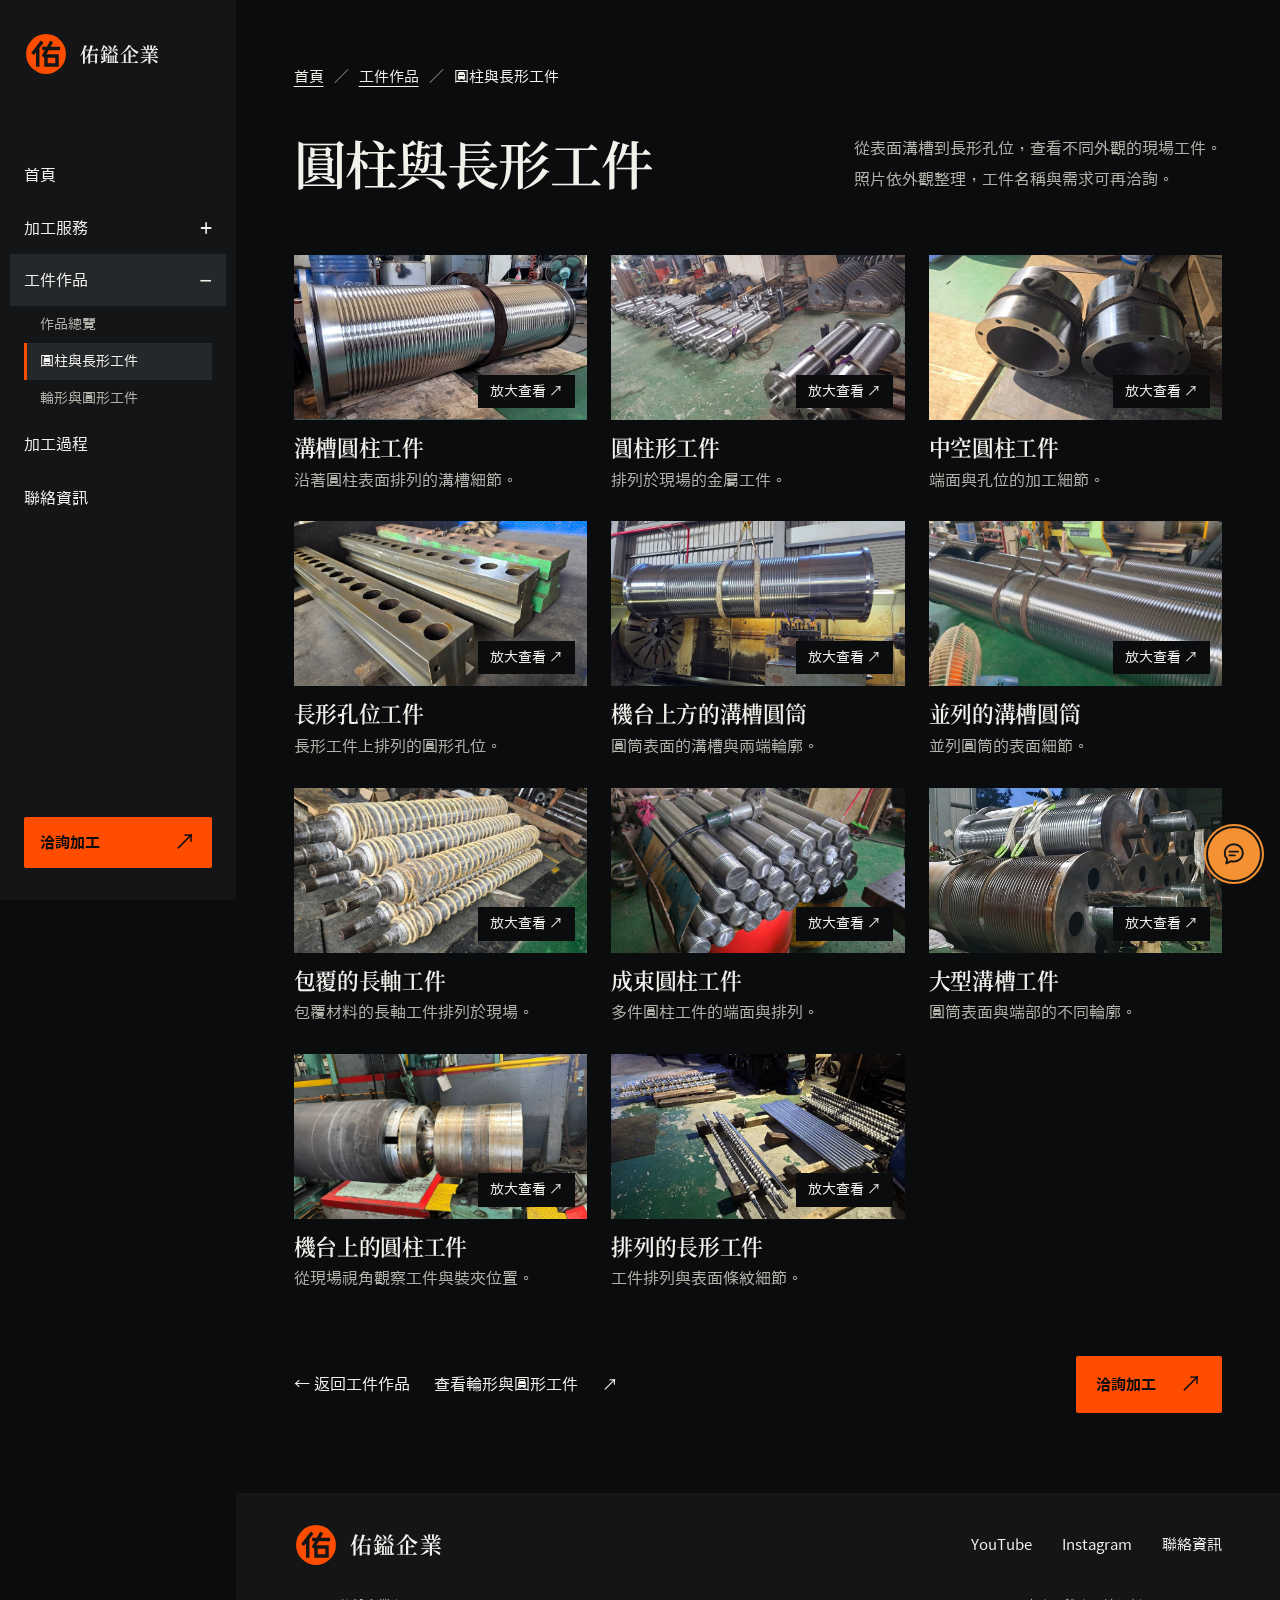
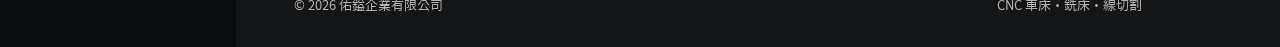
==== commit b0e656ff: "Add more machining portfolio photos" ====
--- a/work-cylindrical.html
+++ b/work-cylindrical.html
@@ -63,6 +63,34 @@
           <a class="portfolio-open" href="./assets/portfolio/3493138_0.jpg" aria-label="放大查看：長形孔位工件"><img src="./assets/portfolio/3493138_0.jpg" alt="多件帶有一排圓孔的長形金屬工件" width="1280" height="960" loading="lazy"><span aria-hidden="true">放大查看 ↗</span></a>
           <figcaption><h3>長形孔位工件</h3><p>長形工件上排列的圓形孔位。</p></figcaption>
         </figure>
+        <figure class="portfolio-item">
+          <a class="portfolio-open" href="./assets/portfolio/3493140_0.jpg" aria-label="放大查看：機台上方的溝槽圓筒"><img src="./assets/portfolio/3493140_0.jpg" alt="吊帶懸掛於機台上方的大型溝槽圓筒工件" width="1705" height="960" loading="lazy" decoding="async"><span aria-hidden="true">放大查看 ↗</span></a>
+          <figcaption><h3>機台上方的溝槽圓筒</h3><p>圓筒表面的溝槽與兩端輪廓。</p></figcaption>
+        </figure>
+        <figure class="portfolio-item">
+          <a class="portfolio-open" href="./assets/portfolio/3493150_0.jpg" aria-label="放大查看：並列的溝槽圓筒"><img src="./assets/portfolio/3493150_0.jpg" alt="多支帶密集溝槽的長圓筒並列放置" width="1632" height="753" loading="lazy" decoding="async"><span aria-hidden="true">放大查看 ↗</span></a>
+          <figcaption><h3>並列的溝槽圓筒</h3><p>並列圓筒的表面細節。</p></figcaption>
+        </figure>
+        <figure class="portfolio-item">
+          <a class="portfolio-open" href="./assets/portfolio/3493164_0.jpg" aria-label="放大查看：包覆的長軸工件"><img src="./assets/portfolio/3493164_0.jpg" alt="多支包覆保護材料的長軸工件並列" width="1883" height="870" loading="lazy" decoding="async"><span aria-hidden="true">放大查看 ↗</span></a>
+          <figcaption><h3>包覆的長軸工件</h3><p>包覆材料的長軸工件排列於現場。</p></figcaption>
+        </figure>
+        <figure class="portfolio-item">
+          <a class="portfolio-open" href="./assets/portfolio/3493165_0.jpg" aria-label="放大查看：成束圓柱工件"><img src="./assets/portfolio/3493165_0.jpg" alt="成束並列的長圓柱金屬工件" width="1883" height="870" loading="lazy" decoding="async"><span aria-hidden="true">放大查看 ↗</span></a>
+          <figcaption><h3>成束圓柱工件</h3><p>多件圓柱工件的端面與排列。</p></figcaption>
+        </figure>
+        <figure class="portfolio-item">
+          <a class="portfolio-open" href="./assets/portfolio/3493169_0.jpg" aria-label="放大查看：大型溝槽工件"><img src="./assets/portfolio/3493169_0.jpg" alt="不同輪廓的大型溝槽圓柱工件並列於現場" width="1352" height="640" loading="lazy" decoding="async"><span aria-hidden="true">放大查看 ↗</span></a>
+          <figcaption><h3>大型溝槽工件</h3><p>圓筒表面與端部的不同輪廓。</p></figcaption>
+        </figure>
+        <figure class="portfolio-item">
+          <a class="portfolio-open" href="./assets/portfolio/3493176_0.jpg" aria-label="放大查看：機台上的圓柱工件"><img src="./assets/portfolio/3493176_0.jpg" alt="裝夾於機台中的長圓柱金屬工件" width="1477" height="1108" loading="lazy" decoding="async"><span aria-hidden="true">放大查看 ↗</span></a>
+          <figcaption><h3>機台上的圓柱工件</h3><p>從現場視角觀察工件與裝夾位置。</p></figcaption>
+        </figure>
+        <figure class="portfolio-item">
+          <a class="portfolio-open" href="./assets/portfolio/3493190_0.jpg" aria-label="放大查看：排列的長形工件"><img src="./assets/portfolio/3493190_0.jpg" alt="現場排列的長桿與條紋狀圓柱工件" width="1706" height="960" loading="lazy" decoding="async"><span aria-hidden="true">放大查看 ↗</span></a>
+          <figcaption><h3>排列的長形工件</h3><p>工件排列與表面條紋細節。</p></figcaption>
+        </figure>
       </div>
       <div class="work-branch-links"><a class="text-link" href="./work.html">← 返回工件作品</a><a class="text-link" href="./work-round.html">查看輪形與圓形工件 <span aria-hidden="true">↗</span></a><a class="button" href="./contact.html">洽詢加工 <span aria-hidden="true">↗</span></a></div>
     </section>
--- a/work-tree.css
+++ b/work-tree.css
@@ -4,3 +4,15 @@
 .inner-page--work.work-branch .portfolio-grid{grid-template-columns:repeat(2,minmax(0,1fr));row-gap:48px}.work-branch-links{display:flex;align-items:center;justify-content:space-between;flex-wrap:wrap;gap:24px;margin-top:64px}.work-branch-links .button{margin-left:auto}
 @media(max-width:700px){.work-categories{grid-template-columns:1fr;gap:42px}.inner-page--work.work-branch .portfolio-grid{grid-template-columns:1fr;gap:38px}.work-breadcrumb{margin-bottom:26px}.work-branch-links{margin-top:44px;display:grid;justify-items:start}.work-branch-links .button{margin-left:0}}
 @media(prefers-reduced-motion:reduce){.work-category img{transition:none}}
+
+/* Compact 16:9 thumbnails; the image viewer continues to show the original. */
+.work-categories{max-width:660px;gap:24px}
+.work-category img{height:auto;aspect-ratio:16/9}
+.inner-page--work.work-branch .portfolio-grid{width:100%;max-width:980px;grid-template-columns:repeat(3,minmax(0,1fr));column-gap:24px;row-gap:28px}
+.inner-page--work.work-branch .portfolio-open{aspect-ratio:16/9}
+.inner-page--work.work-branch .portfolio-open>img{width:100%;height:100%;aspect-ratio:auto;object-fit:cover}
+.inner-page--work.work-branch .portfolio-item figcaption{padding-top:12px}
+.inner-page--work.work-branch .portfolio-item h3{font-size:clamp(20px,1.7vw,24px)}
+.inner-page--work.work-branch .portfolio-item p{margin-top:5px;line-height:1.6}
+@media(max-width:1099px){.inner-page--work.work-branch .portfolio-grid{grid-template-columns:repeat(2,minmax(0,1fr))}}
+@media(max-width:700px){.work-categories{max-width:none;gap:32px}.inner-page--work.work-branch .portfolio-grid{grid-template-columns:1fr;gap:32px}}
